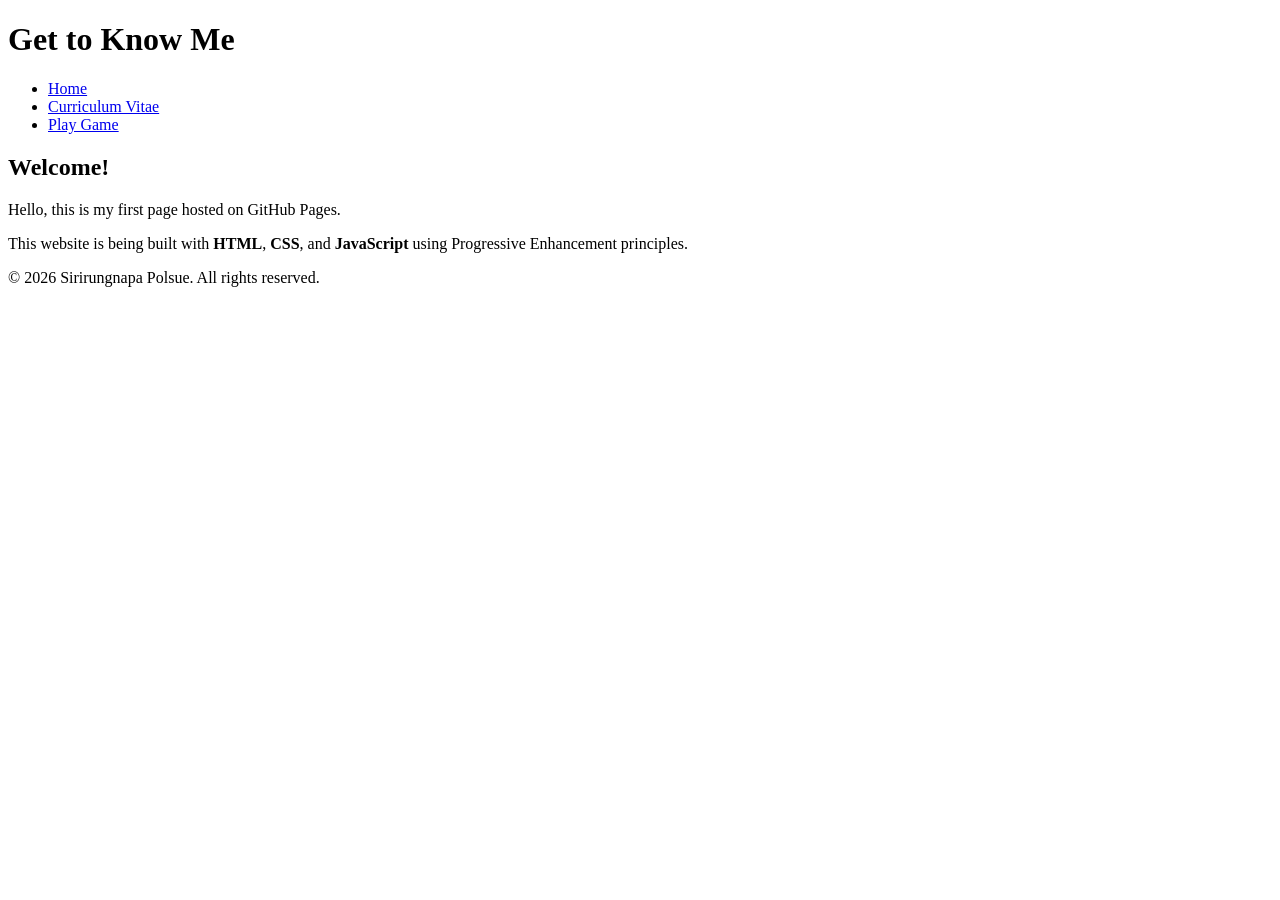
==== index.html @ c159d71e "แก้ไขคำใน navigation bar" ====
<!DOCTYPE html>
<html lang="en">
<head>
    <meta charset="UTF-8">
    <meta name="viewport" content="width=device-width, initial-scale=1.0">
    <meta name="description" content="My personal website for Web Development assignment">
    <link rel="stylesheet" href="css/style.css">
    
    <title>Home | My Personal Website</title>
    
    </head>
<body>

    <header>
        <h1>Get to Know Me</h1>
        <nav>
            <ul>
                <li><a href="index.html">Home</a></li>
                <li><a href="personnal_info.html">Curriculum Vitae</a></li>
                <li><a href="game.html">Play Game</a></li>
            </ul>
        </nav>
    </header>

    <main>
        <section>
            <h2>Welcome!</h2>
            <p>Hello, this is my first page hosted on GitHub Pages.</p>
            <p>This website is being built with <strong>HTML</strong>, <strong>CSS</strong>, and <strong>JavaScript</strong> using Progressive Enhancement principles.</p>
        </section>
    </main>

    <footer>
        <p>&copy; 2026 Sirirungnapa Polsue. All rights reserved.</p>
    </footer>

    </body>
</html>
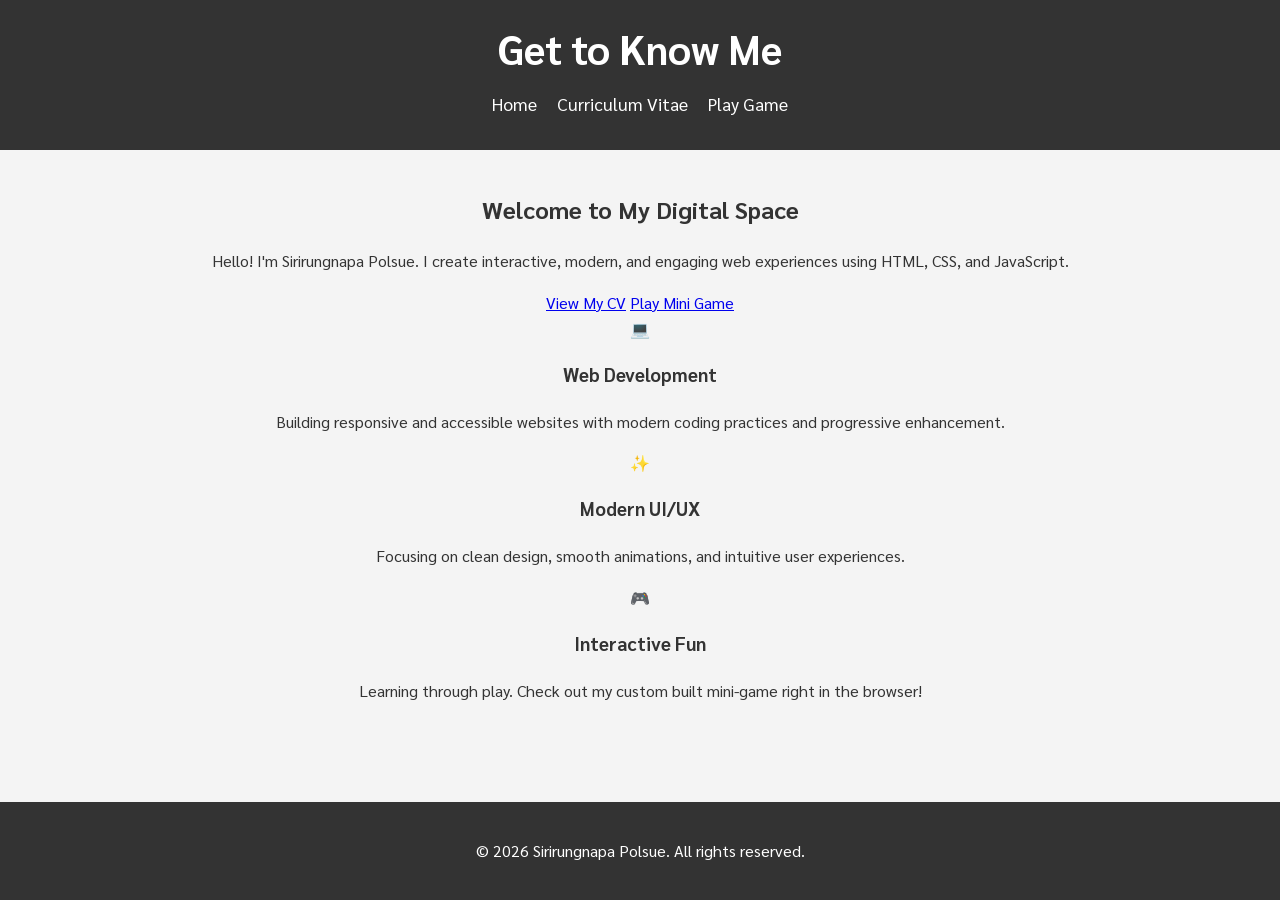
==== commit 176e64b8: "- ออกแบบ Header, Footer ใหม่ - เพิ่มข้อมูลในหน้าแรก" ====
--- a/index.html
+++ b/index.html
@@ -23,10 +23,37 @@
     </header>
 
     <main>
-        <section>
-            <h2>Welcome!</h2>
-            <p>Hello, this is my first page hosted on GitHub Pages.</p>
-            <p>This website is being built with <strong>HTML</strong>, <strong>CSS</strong>, and <strong>JavaScript</strong> using Progressive Enhancement principles.</p>
+        <section class="hero-section">
+            <div class="hero-content">
+                <h2 class="hero-title">Welcome to My Digital Space</h2>
+                <p class="hero-subtitle">Hello! I'm Sirirungnapa Polsue. I create interactive, modern, and engaging web experiences using HTML, CSS, and JavaScript.</p>
+                <div class="hero-buttons">
+                    <a href="personnal_info.html" class="btn btn-primary">View My CV</a>
+                    <a href="game.html" class="btn btn-secondary">Play Mini Game</a>
+                </div>
+            </div>
+        </section>
+
+        <section class="highlights-section">
+            <div class="container">
+                <div class="highlights-grid">
+                    <div class="highlight-card">
+                        <div class="card-icon">💻</div>
+                        <h3>Web Development</h3>
+                        <p>Building responsive and accessible websites with modern coding practices and progressive enhancement.</p>
+                    </div>
+                    <div class="highlight-card">
+                        <div class="card-icon">✨</div>
+                        <h3>Modern UI/UX</h3>
+                        <p>Focusing on clean design, smooth animations, and intuitive user experiences.</p>
+                    </div>
+                    <div class="highlight-card">
+                        <div class="card-icon">🎮</div>
+                        <h3>Interactive Fun</h3>
+                        <p>Learning through play. Check out my custom built mini-game right in the browser!</p>
+                    </div>
+                </div>
+            </div>
         </section>
     </main>
 
--- a/css/style.css
+++ b/css/style.css
@@ -0,0 +1,137 @@
+/* General/Shared Styles */
+@import url('https://fonts.googleapis.com/css2?family=Sarabun:wght@400;700&display=swap');
+
+:root {
+    --primary-color: #333;
+    --secondary-color: #f4f4f4;
+    --accent-color: #4CAF50;
+    --light-text: #fff;
+    --dark-text: #333;
+}
+
+body {
+    font-family: 'Sarabun', sans-serif;
+    line-height: 1.6;
+    margin: 0;
+    padding: 0;
+    background: var(--secondary-color);
+    color: var(--dark-text);
+    display: flex;
+    flex-direction: column;
+    min-height: 100vh;
+}
+
+.container {
+    width: 90%;
+    max-width: 1200px;
+    margin: auto;
+    overflow: hidden;
+    padding: 0 20px;
+}
+
+header {
+    background: var(--primary-color);
+    color: var(--light-text);
+    padding: 1rem 0;
+    text-align: center;
+}
+
+header h1 {
+    margin: 0;
+    font-size: 2.5rem;
+}
+
+nav ul {
+    padding: 0;
+    list-style: none;
+    display: flex;
+    justify-content: center;
+    gap: 20px;
+    margin-top: 10px;
+}
+
+nav a {
+    color: var(--light-text);
+    text-decoration: none;
+    font-size: 1.1rem;
+    transition: color 0.3s ease;
+}
+
+nav a:hover {
+    color: var(--accent-color);
+}
+
+main {
+    flex: 1; /* Make main content take up available space */
+    padding: 20px 0;
+    text-align: center;
+}
+
+footer {
+    text-align: center;
+    padding: 20px;
+    background: var(--primary-color);
+    color: var(--light-text);
+    margin-top: auto; /* Push footer to the bottom */
+}
+
+/* Game Page Specific Styles */
+#gameCanvas {
+    background: #fff;
+    border: 1px solid #ccc;
+    box-shadow: 0 4px 8px rgba(0,0,0,0.1);
+    max-width: 100%; /* Make canvas responsive */
+    height: auto;
+}
+
+#game-controls, #restartBtn {
+    margin: 20px 0;
+}
+
+button {
+    background-color: var(--accent-color);
+    color: white;
+    border: none;
+    padding: 12px 24px;
+    text-align: center;
+    text-decoration: none;
+    display: inline-block;
+    font-size: 16px;
+    margin: 4px 2px;
+    cursor: pointer;
+    border-radius: 8px;
+    transition: background-color 0.3s ease, transform 0.2s ease;
+    font-family: 'Sarabun', sans-serif;
+}
+
+button:hover {
+    background-color: #45a049;
+    transform: translateY(-2px);
+}
+
+#restartBtn {
+    background-color: #f44336; /* Red for restart */
+}
+
+#restartBtn:hover {
+    background-color: #da190b;
+}
+
+/* Responsive Design */
+@media (max-width: 768px) {
+    header h1 {
+        font-size: 2rem;
+    }
+
+    nav ul {
+        flex-direction: column;
+        gap: 10px;
+    }
+}
+
+/* Game Page Specific Styles */
+#gameCanvas {
+    display: block;
+    margin: 20px auto;
+    background: #bebebe;
+}
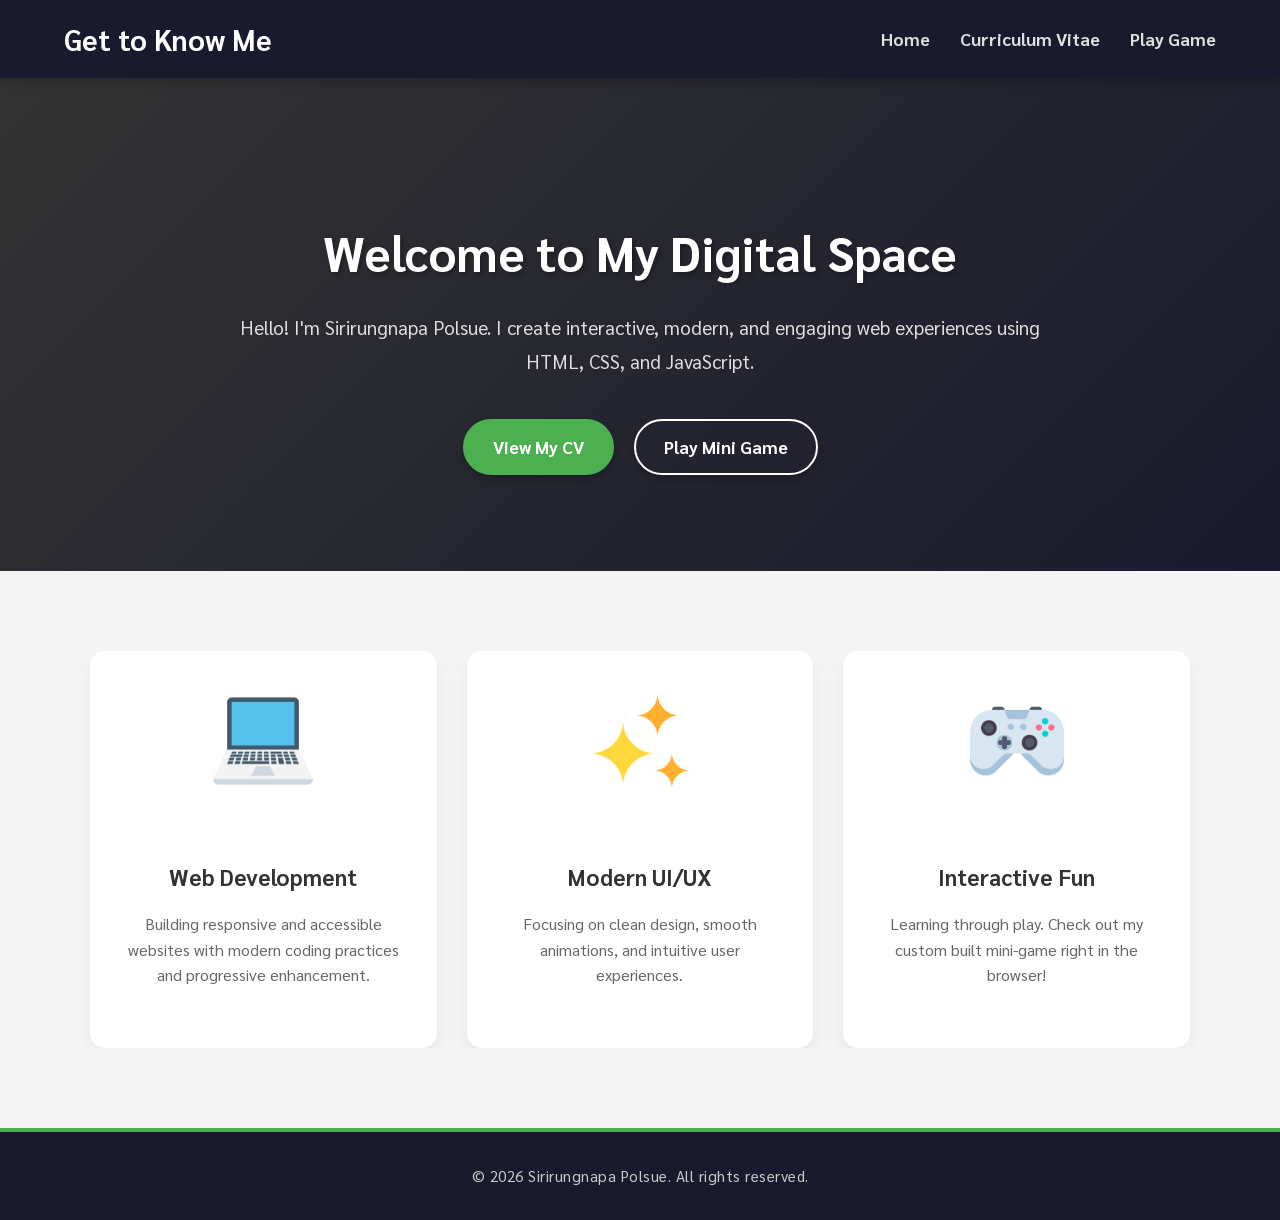
==== commit 0dd480ab: "เปลี่ยน emoji เป็นรูป" ====
--- a/index.html
+++ b/index.html
@@ -38,17 +38,17 @@
             <div class="container">
                 <div class="highlights-grid">
                     <div class="highlight-card">
-                        <div class="card-icon">💻</div>
+                        <div class="card-icon"><img src="asset/laptop.png" alt="Web Development Icon" width="100" height="100"></div>
                         <h3>Web Development</h3>
                         <p>Building responsive and accessible websites with modern coding practices and progressive enhancement.</p>
                     </div>
                     <div class="highlight-card">
-                        <div class="card-icon">✨</div>
+                        <div class="card-icon"><img src="asset/star.png" alt="Modern UI/UX Icon" width="100" height="100"></div>
                         <h3>Modern UI/UX</h3>
                         <p>Focusing on clean design, smooth animations, and intuitive user experiences.</p>
                     </div>
                     <div class="highlight-card">
-                        <div class="card-icon">🎮</div>
+                        <div class="card-icon"><img src="asset/game-controller.png" alt="Interactive Fun Icon" width="100" height="100"></div>
                         <h3>Interactive Fun</h3>
                         <p>Learning through play. Check out my custom built mini-game right in the browser!</p>
                     </div>
--- a/css/style.css
+++ b/css/style.css
@@ -1,137 +1,762 @@
-/* General/Shared Styles */
-@import url('https://fonts.googleapis.com/css2?family=Sarabun:wght@400;700&display=swap');
+/* General/Shared Styles */
+@import url('https://fonts.googleapis.com/css2?family=Sarabun:wght@400;700&display=swap');
+
+:root {
+    --primary-color: #333;
+    --secondary-color: #f4f4f4;
+    --accent-color: #4CAF50;
+    --light-text: #fff;
+    --dark-text: #333;
+}
+
+body {
+    font-family: 'Sarabun', sans-serif;
+    line-height: 1.6;
+    margin: 0;
+    padding: 0;
+    background: var(--secondary-color);
+    color: var(--dark-text);
+    display: flex;
+    flex-direction: column;
+    min-height: 100vh;
+}
+
+.container {
+    width: 90%;
+    max-width: 1200px;
+    margin: auto;
+    overflow: hidden;
+    padding: 0 20px;
+}
+
+header {
+    background: #1a1a2e; /* Dark cohesive background */
+    padding: 1rem 5%;
+    display: flex;
+    justify-content: space-between;
+    align-items: center;
+    position: sticky;
+    top: 0;
+    z-index: 1000; /* Keeps header on top */
+    box-shadow: 0 4px 10px rgba(0, 0, 0, 0.2);
+}
+
+header h1 {
+    margin: 0;
+    font-size: 1.8rem;
+    color: var(--light-text);
+    transition: transform 0.3s ease;
+}
+
+header h1:hover {
+    transform: scale(1.02);
+}
+
+nav ul {
+    padding: 0;
+    margin: 0;
+    list-style: none;
+    display: flex;
+    justify-content: center;
+    gap: 30px;
+}
+
+nav a {
+    color: #e0e0e0;
+    text-decoration: none;
+    font-size: 1.1rem;
+    font-weight: bold;
+    position: relative;
+    padding-bottom: 5px;
+    transition: color 0.3s ease;
+}
+
+nav a::after {
+    content: '';
+    position: absolute;
+    width: 0;
+    height: 3px;
+    bottom: 0;
+    left: 0;
+    background-color: var(--accent-color);
+    transition: width 0.3s ease;
+    border-radius: 5px;
+}
+
+nav a:hover {
+    color: #fff;
+}
+
+nav a:hover::after {
+    width: 100%;
+}
+
+main {
+    flex: 1; /* Make main content take up available space */
+    padding: 0;
+    text-align: center;
+}
+
+footer {
+    text-align: center;
+    padding: 2rem 20px;
+    background: #1a1a2e;
+    color: #ccc;
+    margin-top: auto; 
+    border-top: 4px solid var(--accent-color);
+    font-size: 0.95rem;
+    letter-spacing: 0.5px;
+}
+
+footer p {
+    margin: 0;
+}
+
+/* Game Page Specific Styles */
+#gameCanvas {
+    background: #fff;
+    border: 1px solid #ccc;
+    box-shadow: 0 4px 8px rgba(0,0,0,0.1);
+    max-width: 100%; /* Make canvas responsive */
+    height: auto;
+}
+
+#game-controls, #restartBtn {
+    margin: 20px 0;
+}
+
+button {
+    background-color: var(--accent-color);
+    color: white;
+    border: none;
+    padding: 12px 24px;
+    text-align: center;
+    text-decoration: none;
+    display: inline-block;
+    font-size: 16px;
+    margin: 4px 2px;
+    cursor: pointer;
+    border-radius: 8px;
+    transition: background-color 0.3s ease, transform 0.2s ease;
+    font-family: 'Sarabun', sans-serif;
+}
+
+button:hover {
+    background-color: #45a049;
+    transform: translateY(-2px);
+}
+
+#restartBtn {
+    background-color: #f44336; /* Red for restart */
+}
+
+#restartBtn:hover {
+    background-color: #da190b;
+}
+
+/* Responsive Design */
+@media (max-width: 768px) {
+    header {
+        flex-direction: column;
+        gap: 15px;
+        padding: 1.5rem 20px;
+    }
+
+    header h1 {
+        font-size: 1.6rem;
+    }
+
+    nav ul {
+        flex-direction: row;
+        flex-wrap: wrap;
+        gap: 15px;
+    }
+}
+
+/* Game Page Specific Styles */
+#gameCanvas {
+    display: block;
+    margin: 20px auto;
+    background: #bebebe;
+}
+/* CV / Resume Page Specific Styles */
+.cv-container {
+    max-width: 1000px;
+    margin: 2rem auto;
+    background: #fff;
+    border-radius: 12px;
+    box-shadow: 0 10px 30px rgba(0,0,0,0.1);
+    overflow: hidden;
+    display: flex;
+    flex-wrap: wrap;
+    animation: fadeIn 1s ease-in-out;
+}
+
+.cv-container * {
+    box-sizing: border-box;
+}
+
+@keyframes fadeIn {
+    from { opacity: 0; transform: translateY(20px); }
+    to { opacity: 1; transform: translateY(0); }
+}
+
+.cv-sidebar {
+    background: var(--primary-color);
+    color: var(--light-text);
+    width: 100%;
+    padding: 3rem 2rem;
+    text-align: center;
+}
+
+@media(min-width: 768px) {
+    .cv-sidebar {
+        width: 30%;
+        text-align: left;
+    }
+}
+
+.profile-img {
+    width: 150px;
+    height: 150px;
+    border-radius: 50%;
+    border: 4px solid var(--accent-color);
+    margin: 0 auto 1.5rem auto;
+    display: block;
+    object-fit: cover;
+    transition: transform 0.3s ease;
+}
+
+.profile-img:hover {
+    transform: scale(1.05);
+}
+
+.cv-sidebar h2 {
+    font-size: 1.8rem;
+    margin-bottom: 0.5rem;
+    color: var(--accent-color);
+}
+
+.contact-info {
+    list-style: none;
+    padding: 0;
+    margin-top: 2rem;
+}
+
+.contact-info li {
+    margin-bottom: 1rem;
+    display: flex;
+    align-items: center;
+    gap: 10px;
+}
+
+.cv-main {
+    width: 100%;
+    padding: 3rem 2rem;
+}
+
+@media(min-width: 768px) {
+    .cv-main {
+        width: 70%;
+    }
+}
+
+.section-title {
+    color: var(--primary-color);
+    border-bottom: 2px solid var(--accent-color);
+    padding-bottom: 0.5rem;
+    margin-bottom: 1.5rem;
+    font-size: 1.5rem;
+    text-transform: uppercase;
+}
+
+.card {
+    background: var(--secondary-color);
+    padding: 1.5rem;
+    border-radius: 8px;
+    margin-bottom: 1.5rem;
+    transition: transform 0.3s ease, box-shadow 0.3s ease;
+    text-align: left;
+    border-left: 4px solid transparent;
+}
+
+.card:hover {
+    transform: translateY(-5px);
+    box-shadow: 0 5px 15px rgba(0,0,0,0.1);
+    border-left: 4px solid var(--accent-color);
+}
+
+.card h3 {
+    margin-top: 0;
+    color: var(--primary-color);
+}
+
+.card .date {
+    color: var(--accent-color);
+    font-size: 0.9rem;
+    font-weight: bold;
+    margin-bottom: 0.5rem;
+}
+
+.skills-container {
+    display: grid;
+    grid-template-columns: 1fr;
+    gap: 1rem;
+}
+
+@media(min-width: 768px) {
+    .skills-container {
+        grid-template-columns: 1fr 1fr;
+    }
+}
+
+.skill {
+    margin-bottom: 1rem;
+    text-align: left;
+}
+
+.skill-name {
+    font-weight: bold;
+    display: block;
+    margin-bottom: 0.5rem;
+}
+
+.skill-bar {
+    background: #e0e0e0;
+    height: 10px;
+    border-radius: 5px;
+    overflow: hidden;
+    position: relative;
+}
+
+.skill-progress {
+    background: var(--accent-color);
+    height: 100%;
+    width: var(--width); /* เริ่มต้นแสดงผลเต็มสำหรับหน้าจอมือถือ */
+    border-radius: 5px;
+    transition: width 1.5s cubic-bezier(0.1, 0.5, 0.1, 1);
+}
+
+/* ตั้งค่าให้แสดง Hover Effect เฉพาะบนหน้าจอ Desktop (มากกว่า 768px ขึ้นไป) */
+@media(min-width: 768px) {
+    .skill-progress {
+        width: 0;
+    }
+
+    /* Trigger animation on hover over skills container */
+    .skills-container:hover .skill-progress[data-width] {
+        width: var(--width);
+    }
+}
+
+
+/* Home Page Specific Styles */
+.hero-section {
+    background: linear-gradient(135deg, var(--primary-color) 0%, #1a1a2e 100%);
+    color: var(--light-text);
+    padding: 6rem 20px;
+    position: relative;
+    overflow: hidden;
+}
+
+.hero-content {
+    max-width: 800px;
+    margin: 0 auto;
+    position: relative;
+    z-index: 1;
+    animation: slideUp 1s ease-out forwards;
+}
+
+@keyframes slideUp {
+    from { opacity: 0; transform: translateY(40px); }
+    to { opacity: 1; transform: translateY(0); }
+}
+
+.hero-title {
+    font-size: 3rem;
+    margin-bottom: 1rem;
+    color: var(--light-text);
+    text-shadow: 2px 2px 4px rgba(0,0,0,0.3);
+}
+
+.hero-subtitle {
+    font-size: 1.2rem;
+    margin-bottom: 2.5rem;
+    color: #e0e0e0;
+    line-height: 1.8;
+}
+
+.hero-buttons {
+    display: flex;
+    justify-content: center;
+    gap: 20px;
+    flex-wrap: wrap;
+}
+
+.btn {
+    text-decoration: none;
+    padding: 12px 28px;
+    font-size: 1.1rem;
+    font-weight: bold;
+    border-radius: 30px;
+    transition: all 0.3s ease;
+    display: inline-block;
+    box-shadow: 0 4px 6px rgba(0,0,0,0.2);
+}
+
+.btn-primary {
+    background-color: var(--accent-color);
+    color: #fff;
+    border: 2px solid var(--accent-color);
+}
+
+.btn-primary:hover {
+    background-color: transparent;
+    color: var(--accent-color);
+    transform: translateY(-3px);
+    box-shadow: 0 6px 12px rgba(0,0,0,0.3);
+}
+
+.btn-secondary {
+    background-color: transparent;
+    color: #fff;
+    border: 2px solid #fff;
+}
+
+.btn-secondary:hover {
+    background-color: #fff;
+    color: var(--primary-color);
+    transform: translateY(-3px);
+    box-shadow: 0 6px 12px rgba(0,0,0,0.3);
+}
+
+/* Highlights Section */
+.highlights-section {
+    padding: 5rem 20px;
+    background: var(--secondary-color);
+}
+
+.highlights-grid {
+    display: grid;
+    grid-template-columns: repeat(auto-fit, minmax(280px, 1fr));
+    gap: 30px;
+    max-width: 1100px;
+    margin: 0 auto;
+}
+
+.highlight-card {
+    background: #fff;
+    padding: 2.5rem 2rem;
+    border-radius: 15px;
+    box-shadow: 0 10px 20px rgba(0,0,0,0.05);
+    transition: transform 0.4s ease, box-shadow 0.4s ease;
+    text-align: center;
+    border-bottom: 4px solid transparent;
+}
+
+.highlight-card:hover {
+    transform: translateY(-10px);
+    box-shadow: 0 15px 30px rgba(0,0,0,0.1);
+    border-bottom: 4px solid var(--accent-color);
+}
+
+.card-icon {
+    font-size: 3.5rem;
+    margin-bottom: 1.5rem;
+    display: inline-block;
+    transition: transform 0.4s ease;
+}
+
+.highlight-card:hover .card-icon {
+    transform: scale(1.2) rotate(5deg);
+}
+
+.highlight-card h3 {
+    color: var(--primary-color);
+    font-size: 1.4rem;
+    margin-bottom: 1rem;
+}
+
+.highlight-card p {
+    color: #666;
+    line-height: 1.6;
+}
+
+@media (max-width: 768px) {
+    .hero-title { font-size: 2.2rem; }
+    .hero-subtitle { font-size: 1rem; }
+    .hero-section { padding: 4rem 20px; }
+}
+
+
+/* Game Page Specific Styles (Modern UI) */
+.game-page-main {
+    background: var(--secondary-color);
+    padding: 3rem 20px;
+    display: flex;
+    justify-content: center;
+    align-items: flex-start;
+}
+
+.game-container {
+    background: #ffffff;
+    border-radius: 20px;
+    box-shadow: 0 15px 35px rgba(0, 0, 0, 0.1);
+    max-width: 800px;
+    width: 100%;
+    padding: 2.5rem;
+    text-align: center;
+    animation: fadeIn 0.8s ease-out;
+}
+
+.game-header {
+    margin-bottom: 2rem;
+}
+
+.game-header h2 {
+    color: var(--primary-color);
+    font-size: 2.2rem;
+    margin-bottom: 0.5rem;
+}
+
+.game-header p {
+    color: #666;
+    font-size: 1.1rem;
+}
+
+.game-dashboard {
+    background: #f8f9fa;
+    border-radius: 12px;
+    padding: 1.5rem;
+    margin-bottom: 2rem;
+    border: 1px solid #e9ecef;
+}
+
+.control-label {
+    font-weight: bold;
+    color: var(--primary-color);
+    margin-bottom: 1rem;
+    font-size: 1.1rem;
+}
+
+.button-group {
+    display: flex;
+    justify-content: center;
+    gap: 15px;
+    flex-wrap: wrap;
+}
+
+.game-btn {
+    padding: 10px 24px;
+    font-size: 1.05rem;
+    font-weight: bold;
+    border-radius: 30px;
+    border: 2px solid transparent;
+    cursor: pointer;
+    transition: all 0.3s ease;
+    background: #fff;
+    color: var(--primary-color);
+    box-shadow: 0 4px 6px rgba(0,0,0,0.05);
+}
+
+.game-btn:hover {
+    transform: translateY(-2px);
+    box-shadow: 0 6px 12px rgba(0,0,0,0.1);
+}
+
+/* Difficulty specific styles */
+.game-btn.easy { border-color: #28a745; color: #28a745; }
+.game-btn.easy:hover, .game-btn.easy.active { background: #28a745; color: white; }
+
+.game-btn.medium { border-color: #ffc107; color: #ffc107; }
+.game-btn.medium:hover, .game-btn.medium.active { background: #ffc107; color: white; }
+
+.game-btn.hard { border-color: #dc3545; color: #dc3545; }
+.game-btn.hard:hover, .game-btn.hard.active { background: #dc3545; color: white; }
+
+.canvas-wrapper {
+    background: #1a1a2e; /* Dark background to make game pop */
+    padding: 15px;
+    border-radius: 12px;
+    box-shadow: inset 0 4px 10px rgba(0,0,0,0.2);
+    display: inline-block;
+    margin-bottom: 2rem;
+    border: 4px solid var(--accent-color);
+}
+
+#gameCanvas {
+    display: block;
+    background: #000; /* Assuming standard arcade game black bg */
+    border-radius: 8px;
+    margin: 0 auto;
+    box-shadow: 0 0 15px rgba(76, 175, 80, 0.3);
+}
+
+.action-controls {
+    margin-top: 1rem;
+}
+
+.game-btn.restart {
+    background: linear-gradient(135deg, #f44336 0%, #d32f2f 100%);
+    color: white;
+    border: none;
+    padding: 12px 30px;
+    font-size: 1.2rem;
+    letter-spacing: 1px;
+    display: inline-flex;
+    align-items: center;
+    gap: 10px;
+}
+
+.game-btn.restart:hover {
+    background: linear-gradient(135deg, #d32f2f 0%, #b71c1c 100%);
+    box-shadow: 0 8px 15px rgba(244, 67, 54, 0.4);
+}
+
+.game-btn.restart .icon {
+    font-size: 1.2rem;
+    transition: transform 0.5s ease;
+}
+
+.game-btn.restart:hover .icon {
+    transform: rotate(180deg);
+}
+
+@media (max-width: 600px) {
+    .game-container {
+        padding: 1.5rem;
+    }
+    
+    #gameCanvas {
+        width: 100%;
+        height: auto;
+    }
+}
 
-:root {
-    --primary-color: #333;
-    --secondary-color: #f4f4f4;
-    --accent-color: #4CAF50;
-    --light-text: #fff;
-    --dark-text: #333;
-}
+
+/* Fullscreen Game UI */
+.canvas-wrapper {
+    position: relative;
+    transition: all 0.3s ease;
+}
+
+.fullscreen-btn {
+    position: absolute;
+    top: 5px;
+    right: 5px;
+    background: rgba(255, 255, 255, 0.2);
+    border: none;
+    color: white;
+    font-size: 1.5rem;
+    padding: 2px 8px;
+    border-radius: 5px;
+    cursor: pointer;
+    z-index: 10;
+    transition: background 0.3s;
+}
+
+.fullscreen-btn:hover {
+    background: rgba(255, 255, 255, 0.5);
+}
+
+body.game-fullscreen-active {
+    overflow: hidden; /* Prevent background scrolling */
+}
+
+/* The overlay background */
+.canvas-wrapper.fullscreen-mode {
+    position: fixed;
+    top: 0;
+    left: 0;
+    width: 100vw;
+    height: 100vh;
+    background: rgba(0, 0, 0, 0.85); /* Dark opaque background */
+    z-index: 10000;
+    display: flex;
+    justify-content: center;
+    align-items: center;
+    border-radius: 0;
+    border: none;
+    padding: 0;
+    margin: 0;
+}
+
+.canvas-wrapper.fullscreen-mode #gameCanvas {
+    transform: scale(1.5); /* Make the game visually bigger */
+    transform-origin: center;
+    box-shadow: 0 0 30px rgba(76, 175, 80, 0.8); /* Glowing effect */
+}
+
+.canvas-wrapper.fullscreen-mode .fullscreen-btn {
+    top: 20px;
+    right: 30px;
+    font-size: 2rem;
+    background: rgba(255, 255, 255, 0.1);
+}
+
+@media (max-width: 768px) {
+    .canvas-wrapper.fullscreen-mode #gameCanvas {
+        transform: scale(1.1);
+    }
+}
 
-body {
-    font-family: 'Sarabun', sans-serif;
-    line-height: 1.6;
-    margin: 0;
-    padding: 0;
-    background: var(--secondary-color);
-    color: var(--dark-text);
-    display: flex;
-    flex-direction: column;
-    min-height: 100vh;
-}
+
+/* Game Over Overlay */
+.game-over-overlay {
+    position: absolute;
+    top: 0;
+    left: 0;
+    width: 100%;
+    height: 100%;
+    background: rgba(0, 0, 0, 0.85);
+    display: flex;
+    flex-direction: column;
+    justify-content: center;
+    align-items: center;
+    border-radius: 8px;
+    z-index: 20;
+    color: white;
+    text-align: center;
+    animation: fadeIn 0.5s ease-out;
+}
+
+.game-over-overlay h3 {
+    font-size: 3rem;
+    color: #ff4757;
+    margin-bottom: 10px;
+    text-shadow: 0 0 15px rgba(255, 71, 87, 0.6);
+    text-transform: uppercase;
+}
+
+.game-over-overlay p {
+    font-size: 1.5rem;
+    margin-bottom: 25px;
+}
+
+.game-over-overlay span {
+    color: #4CAF50;
+    font-weight: bold;
+    font-size: 2rem;
+}
 
-.container {
-    width: 90%;
-    max-width: 1200px;
-    margin: auto;
-    overflow: hidden;
-    padding: 0 20px;
-}
+
+.contact-details {
+    display: flex;
+    flex-direction: column;
+    text-align: left;
+    line-height: 1.3;
+}
+.contact-label {
+    font-size: 0.8rem;
+    color: var(--accent-color);
+    font-weight: bold;
+}
+.contact-details a {
+    color: var(--light-text);
+    text-decoration: none;
+    transition: color 0.3s;
+}
+.contact-details a:hover {
+    color: var(--accent-color);
+}
 
-header {
-    background: var(--primary-color);
-    color: var(--light-text);
-    padding: 1rem 0;
-    text-align: center;
-}
-
-header h1 {
-    margin: 0;
-    font-size: 2.5rem;
-}
-
-nav ul {
-    padding: 0;
-    list-style: none;
-    display: flex;
-    justify-content: center;
-    gap: 20px;
-    margin-top: 10px;
-}
-
-nav a {
-    color: var(--light-text);
-    text-decoration: none;
-    font-size: 1.1rem;
-    transition: color 0.3s ease;
-}
-
-nav a:hover {
-    color: var(--accent-color);
-}
-
-main {
-    flex: 1; /* Make main content take up available space */
-    padding: 20px 0;
-    text-align: center;
-}
-
-footer {
-    text-align: center;
-    padding: 20px;
-    background: var(--primary-color);
-    color: var(--light-text);
-    margin-top: auto; /* Push footer to the bottom */
-}
-
-/* Game Page Specific Styles */
-#gameCanvas {
-    background: #fff;
-    border: 1px solid #ccc;
-    box-shadow: 0 4px 8px rgba(0,0,0,0.1);
-    max-width: 100%; /* Make canvas responsive */
-    height: auto;
-}
-
-#game-controls, #restartBtn {
-    margin: 20px 0;
-}
-
-button {
-    background-color: var(--accent-color);
-    color: white;
-    border: none;
-    padding: 12px 24px;
-    text-align: center;
-    text-decoration: none;
-    display: inline-block;
-    font-size: 16px;
-    margin: 4px 2px;
-    cursor: pointer;
-    border-radius: 8px;
-    transition: background-color 0.3s ease, transform 0.2s ease;
-    font-family: 'Sarabun', sans-serif;
-}
-
-button:hover {
-    background-color: #45a049;
-    transform: translateY(-2px);
-}
-
-#restartBtn {
-    background-color: #f44336; /* Red for restart */
-}
-
-#restartBtn:hover {
-    background-color: #da190b;
-}
-
-/* Responsive Design */
-@media (max-width: 768px) {
-    header h1 {
-        font-size: 2rem;
-    }
-
-    nav ul {
-        flex-direction: column;
-        gap: 10px;
-    }
-}
-
-/* Game Page Specific Styles */
-#gameCanvas {
-    display: block;
-    margin: 20px auto;
-    background: #bebebe;
-}
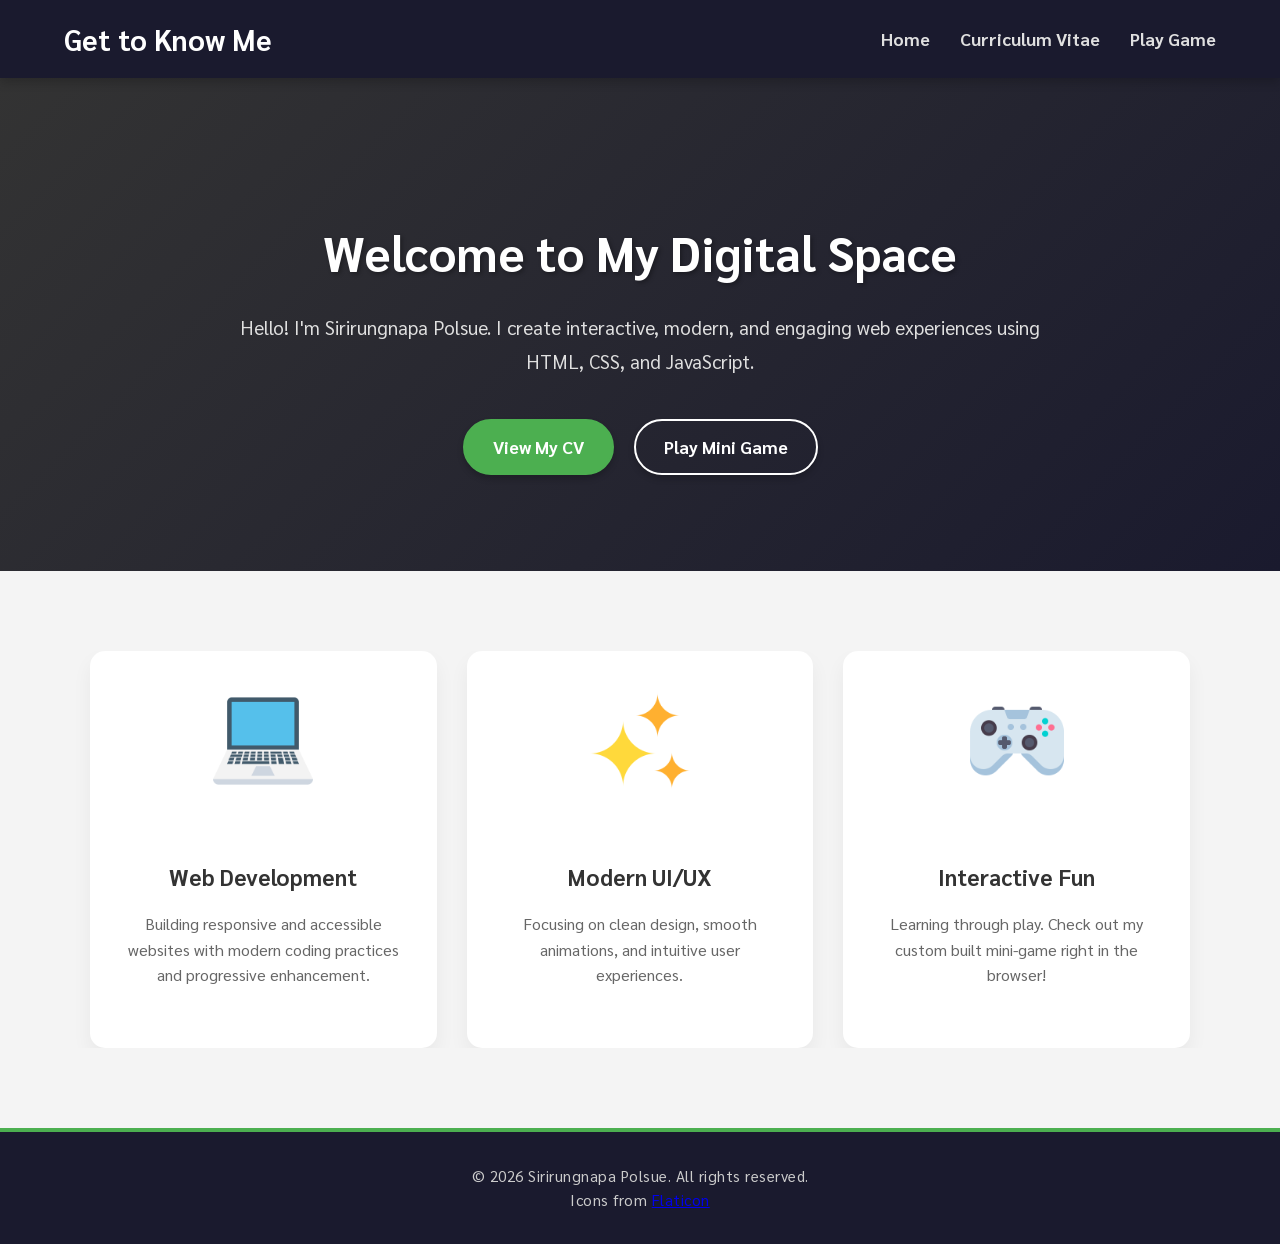
==== commit 58da6b62: "เพิ่ม data-source ให้กับ รูป icon และใส่อ้างอิงใน footer" ====
--- a/index.html
+++ b/index.html
@@ -4,6 +4,12 @@
     <meta charset="UTF-8">
     <meta name="viewport" content="width=device-width, initial-scale=1.0">
     <meta name="description" content="My personal website for Web Development assignment">
+    
+    <!-- Preconnect to Google Fonts for faster loading -->
+    <link rel="preconnect" href="https://fonts.googleapis.com">
+    <link rel="preconnect" href="https://fonts.gstatic.com" crossorigin>
+    
+    <!-- CSS with optimized font loading -->
     <link rel="stylesheet" href="css/style.css">
     
     <title>Home | My Personal Website</title>
@@ -38,17 +44,17 @@
             <div class="container">
                 <div class="highlights-grid">
                     <div class="highlight-card">
-                        <div class="card-icon"><img src="asset/laptop.png" alt="Web Development Icon" width="100" height="100"></div>
+                        <div class="card-icon"><img src="asset/laptop.png" alt="Web Development Icon" data-source="https://www.flaticon.com/free-icon/laptop_428001?term=laptop&page=1&position=2&origin=search&related_id=428001" width="100" height="100"></div>
                         <h3>Web Development</h3>
                         <p>Building responsive and accessible websites with modern coding practices and progressive enhancement.</p>
                     </div>
                     <div class="highlight-card">
-                        <div class="card-icon"><img src="asset/star.png" alt="Modern UI/UX Icon" width="100" height="100"></div>
+                        <div class="card-icon"><img src="asset/star.png" alt="Modern UI/UX Icon" data-source="https://www.flaticon.com/free-icon/star_7334113?term=star&page=1&position=10&origin=search&related_id=7334113" width="100" height="100"></div>
                         <h3>Modern UI/UX</h3>
                         <p>Focusing on clean design, smooth animations, and intuitive user experiences.</p>
                     </div>
                     <div class="highlight-card">
-                        <div class="card-icon"><img src="asset/game-controller.png" alt="Interactive Fun Icon" width="100" height="100"></div>
+                        <div class="card-icon"><img src="asset/game-controller.png" alt="Interactive Fun Icon" data-source="https://www.flaticon.com/free-icon/game-controller_2331852?term=game&page=1&position=8&origin=search&related_id=2331852" width="100" height="100"></div>
                         <h3>Interactive Fun</h3>
                         <p>Learning through play. Check out my custom built mini-game right in the browser!</p>
                     </div>
@@ -59,6 +65,7 @@
 
     <footer>
         <p>&copy; 2026 Sirirungnapa Polsue. All rights reserved.</p>
+        <p>Icons from <a href="https://www.flaticon.com/" target="_blank">Flaticon</a></p>
     </footer>
 
     </body>
--- a/css/style.css
+++ b/css/style.css
@@ -1,5 +1,5 @@
 /* General/Shared Styles */
-@import url('https://fonts.googleapis.com/css2?family=Sarabun:wght@400;700&display=swap');
+@import url('https://fonts.googleapis.com/css2?family=Sarabun:wght@400;700&display=fallback');
 
 :root {
     --primary-color: #333;
@@ -179,6 +179,7 @@
     margin: 20px auto;
     background: #bebebe;
 }
+
 /* CV / Resume Page Specific Styles */
 .cv-container {
     max-width: 1000px;
@@ -632,7 +633,7 @@
         height: auto;
     }
 }
-
+
 
 /* Fullscreen Game UI */
 .canvas-wrapper {
@@ -682,8 +683,9 @@
 }
 
 .canvas-wrapper.fullscreen-mode #gameCanvas {
-    transform: scale(1.5); /* Make the game visually bigger */
-    transform-origin: center;
+    width: min(92vw, 900px);
+    height: auto;
+    max-height: 84vh;
     box-shadow: 0 0 30px rgba(76, 175, 80, 0.8); /* Glowing effect */
 }
 
@@ -696,10 +698,11 @@
 
 @media (max-width: 768px) {
     .canvas-wrapper.fullscreen-mode #gameCanvas {
-        transform: scale(1.1);
-    }
-}
-
+        width: min(88vw, 420px);
+        max-height: 78vh;
+    }
+}
+
 
 /* Game Over Overlay */
 .game-over-overlay {
@@ -738,7 +741,7 @@
     font-weight: bold;
     font-size: 2rem;
 }
-
+
 
 .contact-details {
     display: flex;
@@ -759,4 +762,4 @@
 .contact-details a:hover {
     color: var(--accent-color);
 }
-
+
